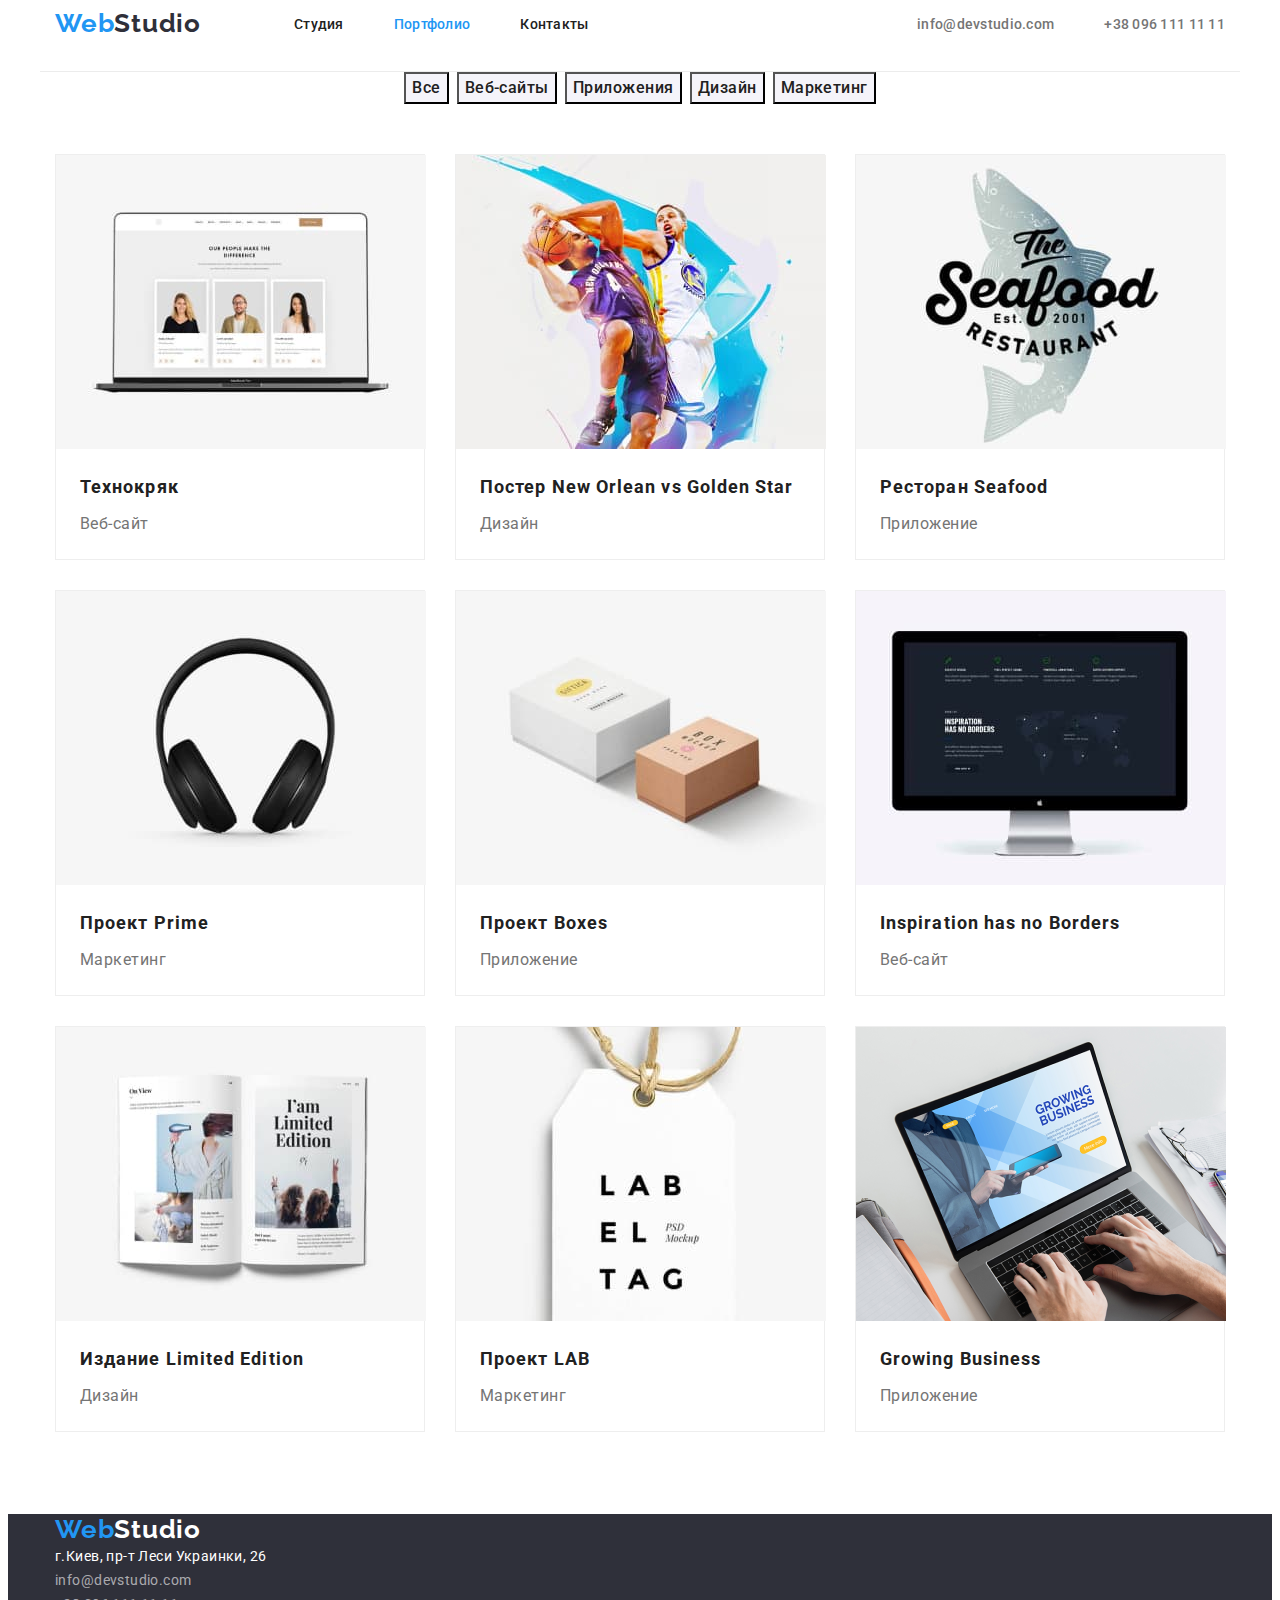
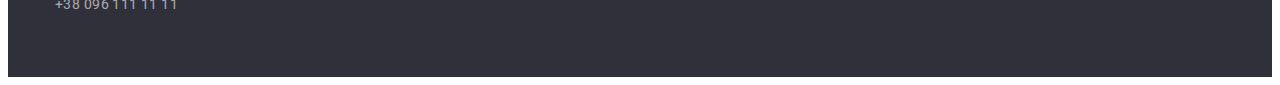
==== portfolio.html @ 69057200 "h3-1" ====
<!DOCTYPE html>
<html lang="ru">
<head>
    <meta charset="UTF-8">
    <meta http-equiv="X-UA-Compatible" content="IE=edge">
    <meta name="viewport" content="width=device-width, initial-scale=1.0">
    <title>Портфолио</title>
        <link rel="preconnect" href="https://fonts.googleapis.com">
        <link rel="preconnect" href="https://fonts.gstatic.com" crossorigin>
        <link href="https://fonts.googleapis.com/css2?family=Raleway:wght@700&family=Roboto:wght@400;500;700;900&display=swap"
            rel="stylesheet">
        <link rel="stylesheet" href="./css/styles.css">
</head>
<body>

    <!--Header-->

<header class="header">
    <div class="header-main container">
        <a class="logo link logo-blue" lang="en" href="">Web<span class="logo header-logo">Studio</span></a>
        <nav class="navigation">
            <ul class="nav-list list">
                <li class="nav-list-site">
                    <a class="nav-list-link link" href="./index.html">Студия</a>
                </li>
                <li class="nav-list-site">
                    <a class="nav-list-link link page" href="">Портфолио</a>
                </li>
                <li class="nav-list-site">
                    <a class="nav-list-link link" href="">Контакты</a>
                </li>
            </ul>
        </nav>
        <ul class="list-conect list">
            <li class="list-contact">
                <a class="list-contact-mail link" href="mailto:info@devstudio.com">info@devstudio.com</a>
            </li>
            <li class="list-contact">
                <a class="list-contact-phone link" href="tel:+380961111111">+38 096 111 11 11</a>
            </li>
        </ul>
    </div>
</header>

    <!--Portfolio-->

    <main>
    <section class="portfolio">
        <div class="container">
            <h1 class="portfolio-title">Наши работы</h1>
            <ul class="portfolio-list list">
                <li class="portfolio-list-btn">
                <button class="portfolio-btn" type="button">Все</button>
                </li>
                <li class="portfolio-list-btn">
                    <button class="portfolio-btn" type="button">Веб-сайты</button>
                </li>
                <li class="portfolio-list-btn">
                    <button class="portfolio-btn" type="button">Приложения</button>
                </li>
                <li class="portfolio-list-btn">
                    <button class="portfolio-btn" type="button">Дизайн</button>
                </li>
                <li class="portfolio-list-btn">
                    <button class="portfolio-btn" type="button">Маркетинг</button>
                </li>
            </ul>
            <ul class="portfolio-list-pic list">
                <li class="portfolio-list-iteam">
                    <img class="portfolio-list-img" src="./images/tehnokryak.jpg" alt="tehnokryak" width="370" height="294" />
                    <h3 class="portfolio-title3">Технокряк</h3>
                    <p class="portfolio-list-text">Веб-сайт</p>
                </li>
                <li class="portfolio-list-iteam">
                    <img class="portfolio-list-img"  src="./images/poster.jpg" alt="poster" width="370" height="294" />
                    <h3 class="portfolio-title3">Постер <span lang="en">New Orlean vs Golden Star</span></h3>
                    <p class="portfolio-list-text">Дизайн</p>
                </li>
                <li class="portfolio-list-iteam">
                    <img class="portfolio-list-img"  src="./images/restoransea.jpg" alt="restoransea" width="370" height="294" />
                    <h3 class="portfolio-title3">Ресторан <span lang="en">Seafood</span></h3>
                    <p class="portfolio-list-text">Приложение</p>
                </li>
                <li class="portfolio-list-iteam">
                    <img class="portfolio-list-img"  src="./images/proektprime.jpg" alt="proektprime" width="370" height="294" />
                    <h3 class="portfolio-title3">Проект <span lang="en">Prime</span></h3>
                    <p class="portfolio-list-text">Маркетинг</p>
                </li>
                <li class="portfolio-list-iteam">
                    <img class="portfolio-list-img"  src="./images/proektboxes.jpg" alt="proektboxes" width="370" height="294" />
                    <h3 class="portfolio-title3">Проект <span lang="en">Boxes</span></h3>
                    <p class="portfolio-list-text">Приложение</p>
                </li>
                <li class="portfolio-list-iteam">
                    <img class="portfolio-list-img"  src="./images/inspiration.jpg" alt="inspiration" width="370" height="294" />
                    <h3 class="portfolio-title3" lang="en">Inspiration has no Borders</h3>
                    <p class="portfolio-list-text">Веб-сайт</p>
                            </li>
                <li class="portfolio-list-iteam">
                    <img class="portfolio-list-img"  src="./images/ltdeditionjpg.jpg" alt="ltdeditionjpg" width="370" height="294" />
                    <h3 class="portfolio-title3">Издание <span lang="en">Limited Edition</span></h3>
                    <p class="portfolio-list-text">Дизайн</p>
                <li class="portfolio-list-iteam">
                    <img class="portfolio-list-img"  src="./images/proektlab.jpg" alt="proektlab" width="370" height="294" />
                    <h3 class="portfolio-title3">Проект <span lang="en">LAB</span></h3>
                    <p class="portfolio-list-text">Маркетинг</p>
                </li>
                <li class="portfolio-list-iteam">
                    <img class="portfolio-list-img"  src="./images/growing.png" alt="growing" width="370" height="294" />
                    <h3 class="portfolio-title3" lang="en">Growing Business</h3>
                    <p class="portfolio-list-text">Приложение</p>
                </li>
            </ul>
        </div>
    </section>
</main>

    <!--Footer-->

    <footer class="footer">
        <div class="container">
            <a class="logo link link-footer" lang="en" href="">Web<span class="footer-logo logo">Studio</span></a>
            <address class="address">
                <ul class="address-list list">
                    <li class="address-list-iteam">
                        <a class="address-list-map link" href="https://goo.gl/maps/vSLd71putyEXjQZGA" target="_blank"
                            rel="noopener noreferrer nofollow">г.Киев, пр-т Леси Украинки, 26</a>
                    </li>
                    <li class="address-list-iteam">
                        <a class="address-list-mail link" href="mailto:info@devstudio.com">info@devstudio.com</a>
                    </li>
                    <li class="address-list-iteam">
                        <a class="address-list-phone link" href="tel:+380961111111">+38 096 111 11 11</a>
                    </li>
                </ul>
            </address>
        </div>
    </footer>
</body>
</html>
---- css/styles.css ----
html {
  box-sizing: border-box;
}
*,
*::before,
*::after {
  box-sizing: inherit;
}

:root {
  --primary-font-family: Roboto, sans-serif;
  --secondary-font-family: Raleway, sans-serif;
}

body {
  font-family: var(--primary-font-family);
  color: #212121;
}

.container {
  width: 1200px;
  margin-left: auto;
  margin-right: auto;
}

.link {
  text-decoration: none;
}

.list {
  list-style: none;
}

.title2 {
  font-weight: bold;
  font-size: 36px;
  line-height: 1.17;
  text-align: center;
  letter-spacing: 0.03em;
  color: #212121;
}

.logo {
  font-family: var(--secondary-font-family);
  font-weight: bold;
  font-size: 26px;
  line-height: 1.19;
  letter-spacing: 0.03em;
  color: #2196f3;
}

h1,
h2,
h3 {
  margin-top: 0;
  margin-bottom: 0;
}

ul {
  margin-top: 0;
  margin-bottom: 0;
  padding-left: 0;
}

img {
  display: block;
}

/*===HEADER===*/

.header-main {
  display: flex;
  align-items: center;
  padding-bottom: 32px;
  border-bottom: 1px solid rgba(236, 236, 236, 1);
}

.header-logo {
  color: #2f303a;
  margin-right: 93px;
}

.logo {
  justify-items: flex-start;
}

.logo-blue {
  margin-left: 15px;
}

.nav-list {
  display: flex;
}

.nav-list-site:not(:last-child) {
  margin-right: 50px;
}

.nav-list-link {
  font-weight: 500;
  font-size: 14px;
  line-height: 1.14;
  letter-spacing: 0.02em;
  color: #212121;
}

.nav-list-link:hover,
.nav-list-link:focus {
  color: #2196f3;
}

.page {
  color: #2196f3;
}

.list-conect {
  display: flex;
  justify-content: flex-end;
  padding-right: 0;
  margin-left: auto;
  margin-right: 15px;
}

.list-contact:not(:last-child) {
  margin-right: 50px;
}

.list-contact-mail,
.list-contact-phone {
  font-weight: 500;
  font-size: 14px;
  line-height: 1;
  letter-spacing: 0.02em;
  color: #757575;
}

.list-contact-mail:hover,
.list-contact-mail:focus,
.list-contact-phone:hover,
.list-contact-phonet:focus {
  color: #2196f3;
}

/*===HERO===*/

.hero {
  background-color: #2f303a;
}

.hero-title {
  font-weight: 900;
  font-size: 44px;
  line-height: 1.36;
  text-align: center;
  letter-spacing: 0.06em;
  text-transform: uppercase;
  color: #ffffff;
  padding-top: 200px;
  margin-bottom: 30px;
}

.hero-btn {
  background-color: #2196f3;
  font-family: inherit;
  font-weight: bold;
  font-size: 16px;
  line-height: 1.88;
  align-items: center;
  letter-spacing: 0.06em;
  color: #ffffff;
  cursor: pointer;
  border: #2196f3;
  border-radius: 4px;
}

.btn {
  text-align: center;
  padding-bottom: 200px;
}

.hero-title-btn:hover,
.hero-title-btn:focus {
  background-color: #188ce8;
}

/*===Our features===*/

.features-title {
  position: absolute;
  width: 1px;
  height: 1px;
  margin: -1px;
  border: 0;
  padding: 0;
  white-space: nowrap;
  clip-path: inset(100%);
  clip: rect(0 0 0 0);
  overflow: hidden;
}

.features-list {
  display: flex;
  padding: 94px 0;
  text-align: center;
  justify-content: space-between;
}

.features-list-title {
  font-weight: bold;
  font-size: 14px;
  line-height: 1.14;
  letter-spacing: 0.03em;
  text-transform: uppercase;
}

.features-list-text {
  font-weight: normal;
  font-size: 14px;
  line-height: 1.71;
  letter-spacing: 0.03em;
  color: #757575;
  text-align: justify;
}

.features-list-item:first-child {
  margin-left: 15px;
}

.features-list-item:last-child {
  margin-right: 15px;
}

/*===About us===*/

.aboutus-title {
  text-align: center;
  margin-bottom: 50px;
}

.aboutus-list {
  display: flex;
  padding-bottom: 94px;
}
.aboutus-list-img {
  margin-right: 15px;
}

.aboutus-list-img:first-child {
  margin-left: 15px;
}

/*===Our Team===*/

.team {
  color: #f5f4fa;
  display: flex;
  flex-direction: column;
  padding: 94px 15px 94px 15px;
}

.team-title {
  display: flex;
  justify-content: center;
  margin-bottom: 50px;
}

.team-list {
  display: flex;
  justify-content: space-between;
}

.team-list:first-child {
  margin-left: 15px;
}

.team-list:last-child {
  margin-right: 15px;
}

.team-list-img {
  margin-bottom: 30px;
}

.team-list-title {
  font-weight: 500;
  font-size: 16px;
  line-height: 1.19;
  text-align: center;
  letter-spacing: 0.03em;
  color: #212121;
  margin-bottom: 10px;
}

.team-list-text {
  font-weight: normal;
  font-size: 14px;
  line-height: 1.71;
  letter-spacing: 0.03em;
  text-align: center;
  letter-spacing: 0.03em;
  color: #757575;
  margin-bottom: 30px;
}

/*===Footer===*/
.footer {
  background: #2f303a;
  display: flex;
  flex-direction: column;
}

.footer-logo {
  color: #ffffff;
}

.link-footer {
  margin-top: 60px;
  margin-right: auto;
  margin-bottom: 20px;
  margin-left: 15px;
}

.address-list {
  display: flex;
  flex-direction: column;
  margin-right: auto;
  margin-bottom: 60px;
  margin-left: 15px;
}
.address-list-map {
  font-style: normal;
  font-weight: normal;
  font-size: 14px;
  line-height: 1.71;
  letter-spacing: 0.03em;
  color: #ffffff;
}

.address-list-mail {
  font-style: normal;
  font-weight: normal;
  font-size: 14px;
  line-height: 1.71;
  letter-spacing: 0.03em;
  color: rgba(255, 255, 255, 0.6);
}

.address-list-phone {
  font-style: normal;
  font-weight: normal;
  font-size: 14px;
  line-height: 1.71;
  letter-spacing: 0.03em;
  color: rgba(255, 255, 255, 0.6);
}

/*===Portfolio===*/

.portfolio-title {
  position: absolute;
  width: 1px;
  height: 1px;
  margin: -1px;
  border: 0;
  padding: 0;
  white-space: nowrap;
  clip-path: inset(100%);
  clip: rect(0 0 0 0);
  overflow: hidden;
}

.portfolio-list {
  display: flex;
  justify-content: center;
  margin-bottom: 50px;
}

.portfolio-list-btn:not(:last-child) {
  margin-right: 8px;
}

.portfolio-btn {
  font-family: inherit;
  font-weight: 500;
  font-size: 16px;
  line-height: 1.6;
  text-align: center;
  letter-spacing: 0.03em;
  background: #f5f4fa;
  color: #212121;
  cursor: pointer;
}

.portfolio-btn:hover,
.portfolio-btn:focus {
  font-weight: 500;
  font-size: 16px;
  line-height: 1.6;
  text-align: center;
  letter-spacing: 0.03em;
  background: #2196f3;
  color: #ffffff;
}

.portfolio-list-pic {
  display: flex;
  flex-wrap: wrap;
  padding-left: 15px;
  padding-right: 15px;
  padding-bottom: 82px;
}

.portfolio-list-iteam {
  width: 370px;
  margin-right: 30px;
  margin-bottom: 30px;
  border: 1px solid #eeeeee;
}
.portfolio-list-iteam:nth-child(3n) {
  margin-right: 0;
}
.portfolio-list-iteam:nth-last-child(-n + 3) {
  margin-bottom: 0;
}

.portfolio-title3 {
  font-weight: bold;
  font-size: 18px;
  line-height: 2;
  letter-spacing: 0.06em;
  margin: 20px 24px 4px 24px;
}

.portfolio-list-text {
  font-weight: normal;
  font-size: 16px;
  line-height: 1.88;
  letter-spacing: 0.03em;
  color: #757575;
  margin: 0 24px 20px 24px;
}
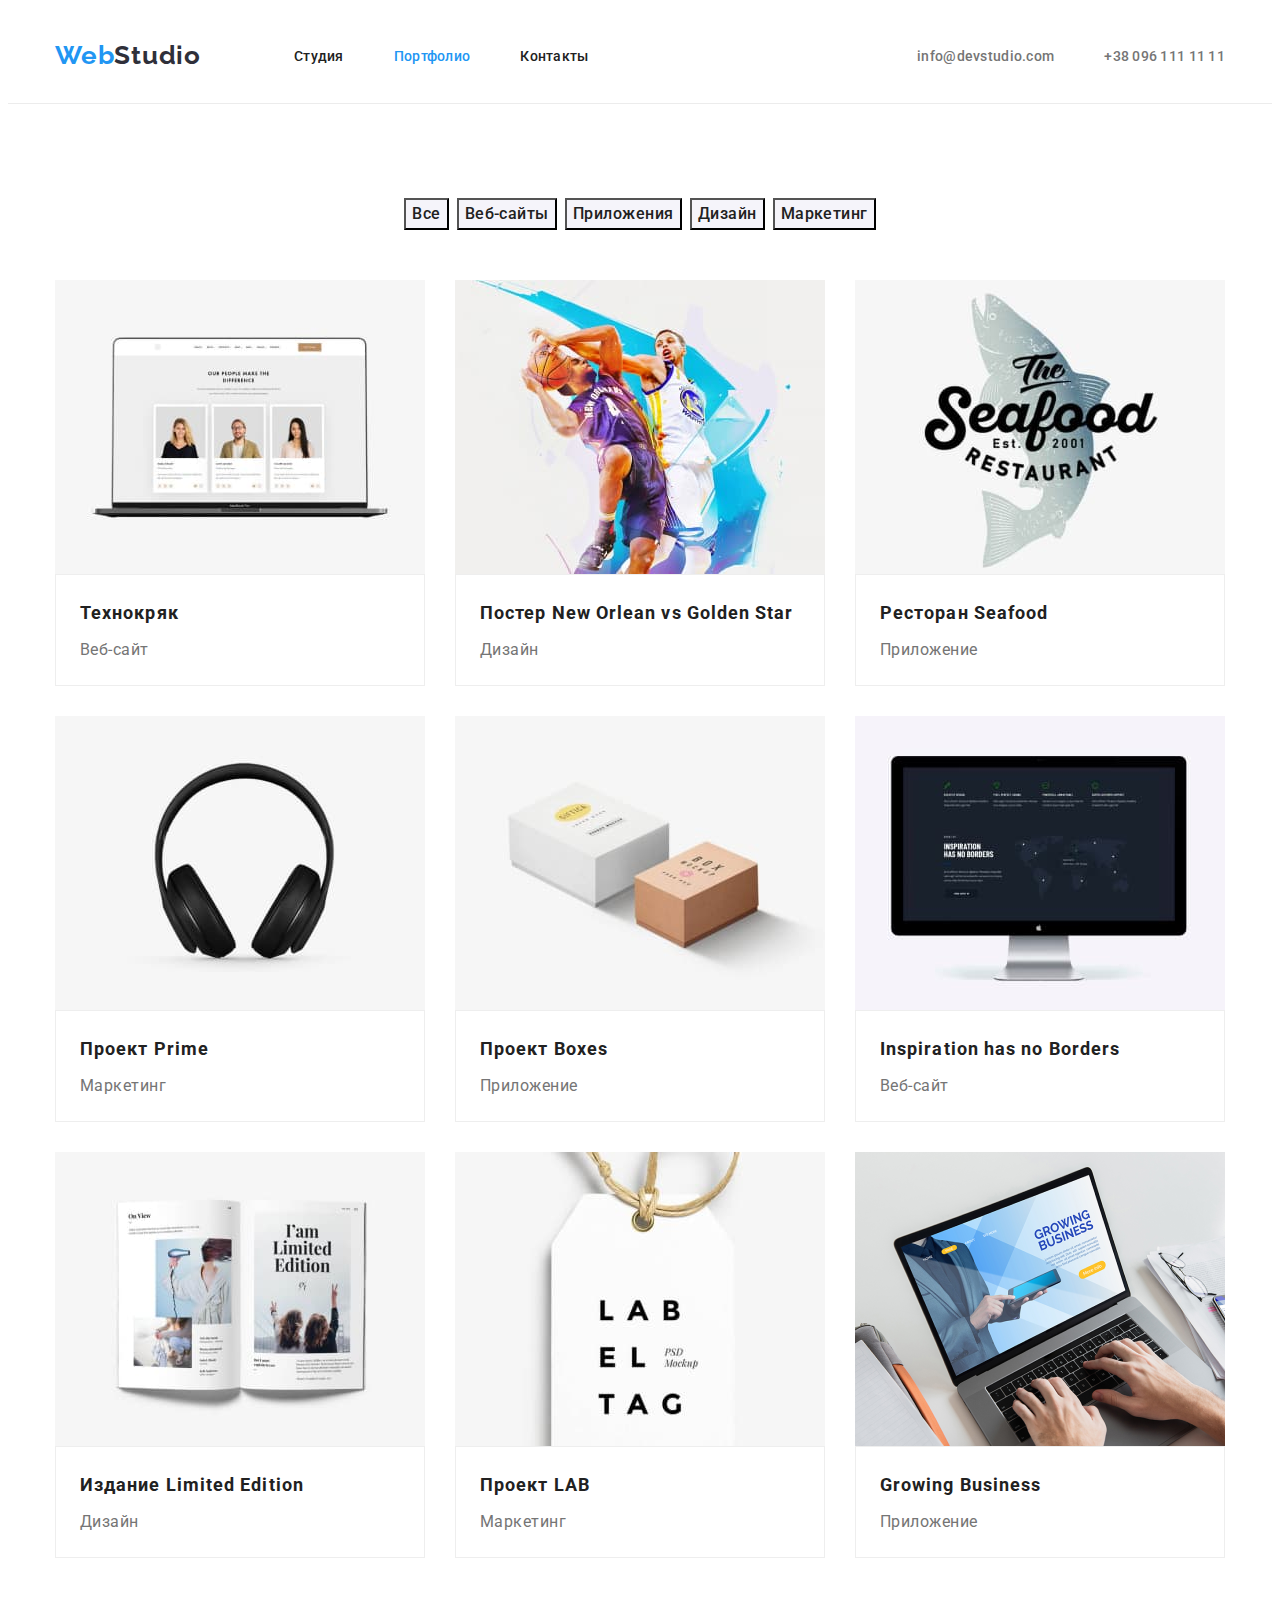
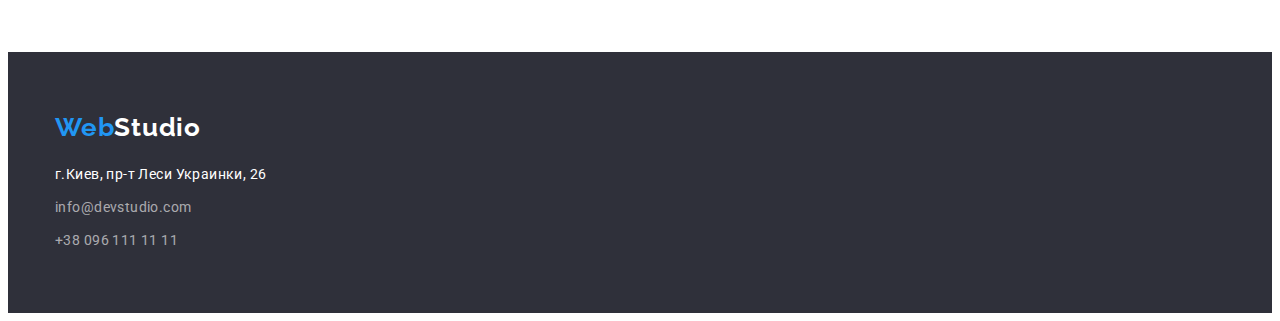
==== commit ef58f6fc: "hw2" ====
--- a/portfolio.html
+++ b/portfolio.html
@@ -9,6 +9,9 @@
         <link rel="preconnect" href="https://fonts.gstatic.com" crossorigin>
         <link href="https://fonts.googleapis.com/css2?family=Raleway:wght@700&family=Roboto:wght@400;500;700;900&display=swap"
             rel="stylesheet">
+        <link rel="stylesheet" href="https://cdnjs.cloudflare.com/ajax/libs/modern-normalize/1.1.0/modern-normalize.min.css"
+            integrity="sha512-wpPYUAdjBVSE4KJnH1VR1HeZfpl1ub8YT/NKx4PuQ5NmX2tKuGu6U/JRp5y+Y8XG2tV+wKQpNHVUX03MfMFn9Q=="
+            crossorigin="anonymous" referrerpolicy="no-referrer" />
         <link rel="stylesheet" href="./css/styles.css">
 </head>
 <body>
@@ -17,7 +20,7 @@
 
 <header class="header">
     <div class="header-main container">
-        <a class="logo link logo-blue" lang="en" href="">Web<span class="logo header-logo">Studio</span></a>
+        <a class="logo link" lang="en" href="">Web<span class="logo header-logo">Studio</span></a>
         <nav class="navigation">
             <ul class="nav-list list">
                 <li class="nav-list-site">
@@ -68,47 +71,66 @@
             <ul class="portfolio-list-pic list">
                 <li class="portfolio-list-iteam">
                     <img class="portfolio-list-img" src="./images/tehnokryak.jpg" alt="tehnokryak" width="370" height="294" />
-                    <h3 class="portfolio-title3">Технокряк</h3>
-                    <p class="portfolio-list-text">Веб-сайт</p>
+                    <div class="portfolio-sing">
+                        <h3 class="portfolio-title3">Технокряк</h3>
+                        <p class="portfolio-list-text">Веб-сайт</p>
+                    </div>
                 </li>
                 <li class="portfolio-list-iteam">
                     <img class="portfolio-list-img"  src="./images/poster.jpg" alt="poster" width="370" height="294" />
-                    <h3 class="portfolio-title3">Постер <span lang="en">New Orlean vs Golden Star</span></h3>
-                    <p class="portfolio-list-text">Дизайн</p>
+                    <div class="portfolio-sing">
+                        <h3 class="portfolio-title3">Постер <span lang="en">New Orlean vs Golden Star</span></h3>
+                        <p class="portfolio-list-text">Дизайн</p>
+                    </div>
                 </li>
                 <li class="portfolio-list-iteam">
                     <img class="portfolio-list-img"  src="./images/restoransea.jpg" alt="restoransea" width="370" height="294" />
-                    <h3 class="portfolio-title3">Ресторан <span lang="en">Seafood</span></h3>
-                    <p class="portfolio-list-text">Приложение</p>
+                    <div class="portfolio-sing">
+                        <h3 class="portfolio-title3">Ресторан <span lang="en">Seafood</span></h3>
+                        <p class="portfolio-list-text">Приложение</p>
+                    </div>
                 </li>
                 <li class="portfolio-list-iteam">
                     <img class="portfolio-list-img"  src="./images/proektprime.jpg" alt="proektprime" width="370" height="294" />
-                    <h3 class="portfolio-title3">Проект <span lang="en">Prime</span></h3>
-                    <p class="portfolio-list-text">Маркетинг</p>
+                    <div class="portfolio-sing">
+                        <h3 class="portfolio-title3">Проект <span lang="en">Prime</span></h3>
+                        <p class="portfolio-list-text">Маркетинг</p>
+                    </div>
                 </li>
                 <li class="portfolio-list-iteam">
                     <img class="portfolio-list-img"  src="./images/proektboxes.jpg" alt="proektboxes" width="370" height="294" />
-                    <h3 class="portfolio-title3">Проект <span lang="en">Boxes</span></h3>
-                    <p class="portfolio-list-text">Приложение</p>
+                    <div class="portfolio-sing">
+                        <h3 class="portfolio-title3">Проект <span lang="en">Boxes</span></h3>
+                        <p class="portfolio-list-text">Приложение</p>
+                    </div>
                 </li>
                 <li class="portfolio-list-iteam">
                     <img class="portfolio-list-img"  src="./images/inspiration.jpg" alt="inspiration" width="370" height="294" />
-                    <h3 class="portfolio-title3" lang="en">Inspiration has no Borders</h3>
-                    <p class="portfolio-list-text">Веб-сайт</p>
-                            </li>
+                    <div class="portfolio-sing">
+                        <h3 class="portfolio-title3" lang="en">Inspiration has no Borders</h3>
+                        <p class="portfolio-list-text">Веб-сайт</p>
+                    </div>
+                </li>
                 <li class="portfolio-list-iteam">
                     <img class="portfolio-list-img"  src="./images/ltdeditionjpg.jpg" alt="ltdeditionjpg" width="370" height="294" />
-                    <h3 class="portfolio-title3">Издание <span lang="en">Limited Edition</span></h3>
-                    <p class="portfolio-list-text">Дизайн</p>
+                    <div class="portfolio-sing">
+                        <h3 class="portfolio-title3">Издание <span lang="en">Limited Edition</span></h3>
+                        <p class="portfolio-list-text">Дизайн</p>
+                    </div>
+                </li>
                 <li class="portfolio-list-iteam">
                     <img class="portfolio-list-img"  src="./images/proektlab.jpg" alt="proektlab" width="370" height="294" />
-                    <h3 class="portfolio-title3">Проект <span lang="en">LAB</span></h3>
-                    <p class="portfolio-list-text">Маркетинг</p>
+                    <div class="portfolio-sing">
+                        <h3 class="portfolio-title3">Проект <span lang="en">LAB</span></h3>
+                        <p class="portfolio-list-text">Маркетинг</p>
+                    </div>
                 </li>
                 <li class="portfolio-list-iteam">
                     <img class="portfolio-list-img"  src="./images/growing.png" alt="growing" width="370" height="294" />
-                    <h3 class="portfolio-title3" lang="en">Growing Business</h3>
-                    <p class="portfolio-list-text">Приложение</p>
+                    <div class="portfolio-sing">
+                        <h3 class="portfolio-title3" lang="en">Growing Business</h3>
+                        <p class="portfolio-list-text">Приложение</p>
+                    </div>
                 </li>
             </ul>
         </div>
--- a/css/styles.css
+++ b/css/styles.css
@@ -19,6 +19,8 @@
 
 .container {
   width: 1200px;
+  padding-left: 15px;
+  padding-right: 15px;
   margin-left: auto;
   margin-right: auto;
 }
@@ -51,7 +53,9 @@
 
 h1,
 h2,
-h3 {
+h3,
+p,
+a {
   margin-top: 0;
   margin-bottom: 0;
 }
@@ -68,28 +72,28 @@
 
 /*===HEADER===*/
 
+.header {
+  padding-bottom: 32px;
+  padding-top: 32px;
+  border-bottom: 1px solid rgba(236, 236, 236, 1);
+}
+
 .header-main {
   display: flex;
   align-items: center;
-  padding-bottom: 32px;
-  border-bottom: 1px solid rgba(236, 236, 236, 1);
 }
 
 .header-logo {
   color: #2f303a;
-  margin-right: 93px;
 }
 
 .logo {
   justify-items: flex-start;
 }
 
-.logo-blue {
-  margin-left: 15px;
-}
-
 .nav-list {
   display: flex;
+  margin-left: 93px;
 }
 
 .nav-list-site:not(:last-child) {
@@ -118,7 +122,6 @@
   justify-content: flex-end;
   padding-right: 0;
   margin-left: auto;
-  margin-right: 15px;
 }
 
 .list-contact:not(:last-child) {
@@ -145,6 +148,9 @@
 
 .hero {
   background-color: #2f303a;
+  padding-top: 200px;
+  padding-bottom: 200px;
+  text-align: center;
 }
 
 .hero-title {
@@ -155,7 +161,6 @@
   letter-spacing: 0.06em;
   text-transform: uppercase;
   color: #ffffff;
-  padding-top: 200px;
   margin-bottom: 30px;
 }
 
@@ -173,17 +178,16 @@
   border-radius: 4px;
 }
 
-.btn {
-  text-align: center;
-  padding-bottom: 200px;
-}
-
 .hero-title-btn:hover,
 .hero-title-btn:focus {
   background-color: #188ce8;
 }
 
 /*===Our features===*/
+
+.features {
+  padding: 94px 0;
+}
 
 .features-title {
   position: absolute;
@@ -200,7 +204,6 @@
 
 .features-list {
   display: flex;
-  padding: 94px 0;
   text-align: center;
   justify-content: space-between;
 }
@@ -222,16 +225,19 @@
   text-align: justify;
 }
 
-.features-list-item:first-child {
-  margin-left: 15px;
-}
-
-.features-list-item:last-child {
-  margin-right: 15px;
+.features-list-item {
+  width: 270px;
+}
+
+.features-list-item:not(:last-child) {
+  margin-right: 30px;
 }
 
 /*===About us===*/
 
+.aboutus {
+  padding-bottom: 94px;
+}
 .aboutus-title {
   text-align: center;
   margin-bottom: 50px;
@@ -239,28 +245,23 @@
 
 .aboutus-list {
   display: flex;
+}
+
+.aboutus-list-iteam:not(:last-child) {
+  margin-right: 30px;
+}
+
+/*===Our Team===*/
+
+.team {
+  background-color: #f5f4fa;
+  display: flex;
+  flex-direction: column;
+  padding-top: 94px;
   padding-bottom: 94px;
 }
-.aboutus-list-img {
-  margin-right: 15px;
-}
-
-.aboutus-list-img:first-child {
-  margin-left: 15px;
-}
-
-/*===Our Team===*/
-
-.team {
-  color: #f5f4fa;
-  display: flex;
-  flex-direction: column;
-  padding: 94px 15px 94px 15px;
-}
 
 .team-title {
-  display: flex;
-  justify-content: center;
   margin-bottom: 50px;
 }
 
@@ -269,15 +270,13 @@
   justify-content: space-between;
 }
 
-.team-list:first-child {
-  margin-left: 15px;
-}
-
-.team-list:last-child {
-  margin-right: 15px;
-}
-
-.team-list-img {
+.team-list-iteam:not(:last-child) {
+  width: 270px;
+  margin-right: 30px;
+}
+
+.team-list-sing {
+  margin-top: 30px;
   margin-bottom: 30px;
 }
 
@@ -299,7 +298,6 @@
   text-align: center;
   letter-spacing: 0.03em;
   color: #757575;
-  margin-bottom: 30px;
 }
 
 /*===Footer===*/
@@ -307,26 +305,25 @@
   background: #2f303a;
   display: flex;
   flex-direction: column;
+  padding-top: 60px;
+  padding-bottom: 60px;
 }
 
 .footer-logo {
   color: #ffffff;
 }
 
-.link-footer {
-  margin-top: 60px;
-  margin-right: auto;
-  margin-bottom: 20px;
-  margin-left: 15px;
-}
-
 .address-list {
   display: flex;
   flex-direction: column;
   margin-right: auto;
-  margin-bottom: 60px;
-  margin-left: 15px;
-}
+  margin-top: 20px;
+}
+
+.address-list-iteam:not(:last-child) {
+  margin-bottom: 9px;
+}
+
 .address-list-map {
   font-style: normal;
   font-weight: normal;
@@ -355,6 +352,10 @@
 }
 
 /*===Portfolio===*/
+.portfolio {
+  padding-top: 94px;
+  padding-bottom: 94px;
+}
 
 .portfolio-title {
   position: absolute;
@@ -405,16 +406,12 @@
 .portfolio-list-pic {
   display: flex;
   flex-wrap: wrap;
-  padding-left: 15px;
-  padding-right: 15px;
-  padding-bottom: 82px;
 }
 
 .portfolio-list-iteam {
   width: 370px;
   margin-right: 30px;
   margin-bottom: 30px;
-  border: 1px solid #eeeeee;
 }
 .portfolio-list-iteam:nth-child(3n) {
   margin-right: 0;
@@ -423,12 +420,16 @@
   margin-bottom: 0;
 }
 
+.portfolio-sing {
+  padding: 20px 24px;
+  border: 1px solid #eeeeee;
+}
 .portfolio-title3 {
   font-weight: bold;
   font-size: 18px;
   line-height: 2;
   letter-spacing: 0.06em;
-  margin: 20px 24px 4px 24px;
+  margin-bottom: 4px;
 }
 
 .portfolio-list-text {
@@ -437,5 +438,4 @@
   line-height: 1.88;
   letter-spacing: 0.03em;
   color: #757575;
-  margin: 0 24px 20px 24px;
-}
+}
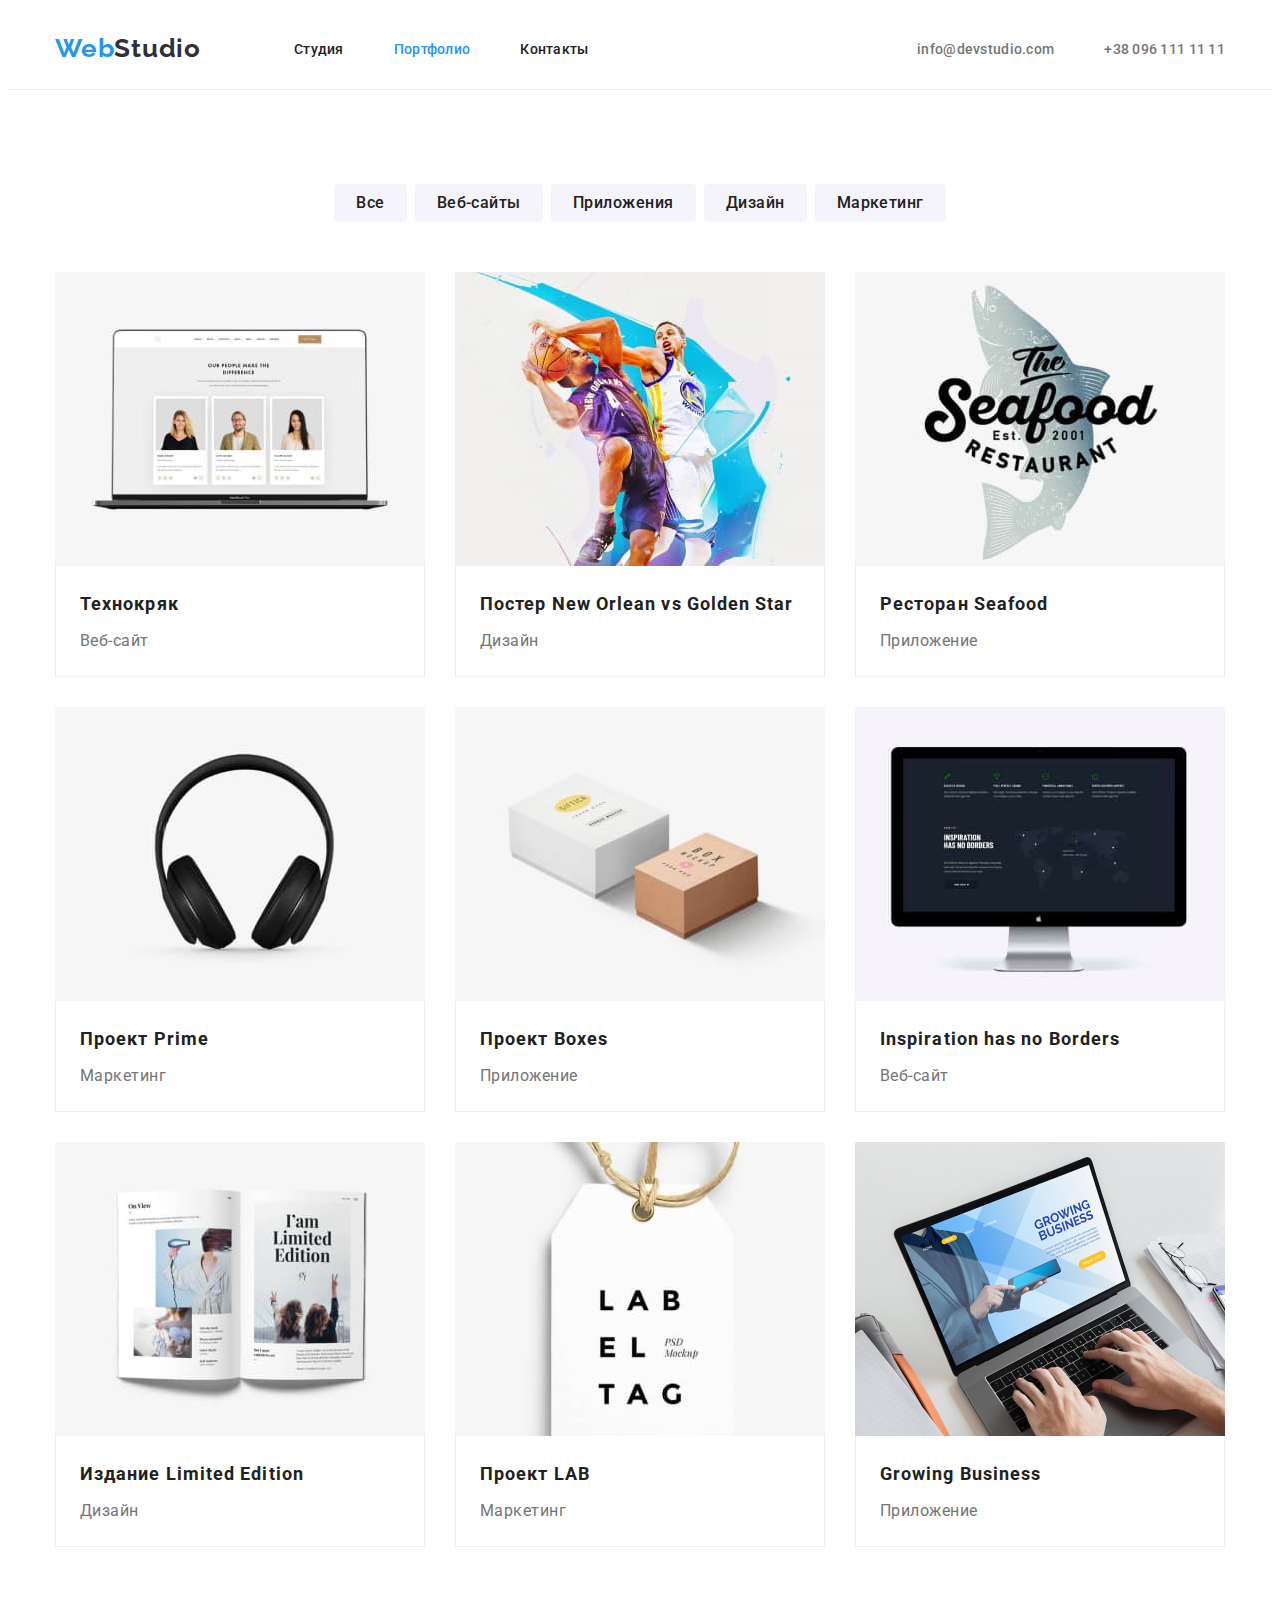
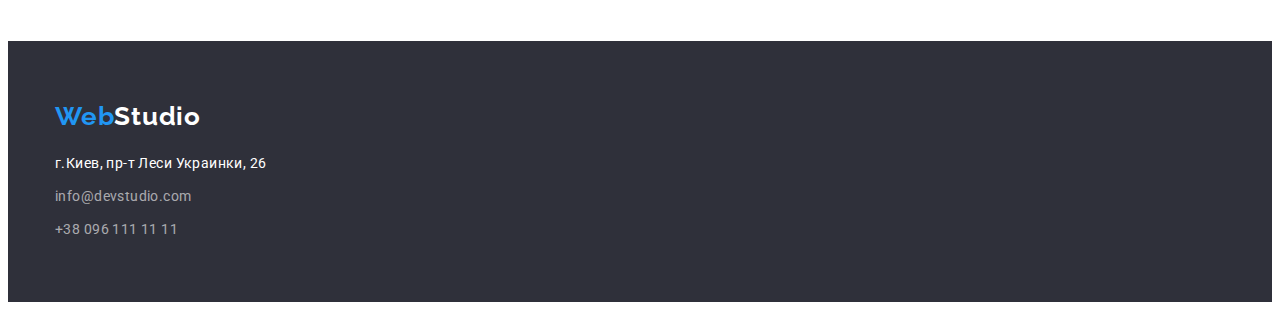
==== commit e39cf4b5: "hw-6" ====
--- a/portfolio.html
+++ b/portfolio.html
@@ -20,7 +20,7 @@
 
 <header class="header">
     <div class="header-main container">
-        <a class="logo link" lang="en" href="">Web<span class="logo header-logo">Studio</span></a>
+        <a class="logo logo-header link" lang="en" href="">Web<span class="logo header-logo">Studio</span></a>
         <nav class="navigation">
             <ul class="nav-list list">
                 <li class="nav-list-site">
@@ -141,7 +141,7 @@
 
     <footer class="footer">
         <div class="container">
-            <a class="logo link link-footer" lang="en" href="">Web<span class="footer-logo logo">Studio</span></a>
+            <a class="logo link logo-footer" lang="en" href="">Web<span class="footer-logo logo">Studio</span></a>
             <address class="address">
                 <ul class="address-list list">
                     <li class="address-list-iteam">
--- a/css/styles.css
+++ b/css/styles.css
@@ -73,8 +73,8 @@
 /*===HEADER===*/
 
 .header {
-  padding-bottom: 32px;
-  padding-top: 32px;
+  padding-bottom: 25px;
+  padding-top: 25px;
   border-bottom: 1px solid rgba(236, 236, 236, 1);
 }
 
@@ -82,18 +82,21 @@
   display: flex;
   align-items: center;
 }
+.logo-header {
+  margin-right: 93px;
+}
 
 .header-logo {
+  font-family: var(--secondary-font-family);
+  font-weight: bold;
+  font-size: 26px;
+  line-height: 1.19;
+  letter-spacing: 0.03em;
   color: #2f303a;
 }
 
-.logo {
-  justify-items: flex-start;
-}
-
 .nav-list {
   display: flex;
-  margin-left: 93px;
 }
 
 .nav-list-site:not(:last-child) {
@@ -176,6 +179,7 @@
   cursor: pointer;
   border: #2196f3;
   border-radius: 4px;
+  padding: 10px 32px;
 }
 
 .hero-title-btn:hover,
@@ -204,7 +208,6 @@
 
 .features-list {
   display: flex;
-  text-align: center;
   justify-content: space-between;
 }
 
@@ -214,6 +217,7 @@
   line-height: 1.14;
   letter-spacing: 0.03em;
   text-transform: uppercase;
+  margin-bottom: 10px;
 }
 
 .features-list-text {
@@ -255,8 +259,6 @@
 
 .team {
   background-color: #f5f4fa;
-  display: flex;
-  flex-direction: column;
   padding-top: 94px;
   padding-bottom: 94px;
 }
@@ -275,9 +277,14 @@
   margin-right: 30px;
 }
 
+.team-list-iteam {
+  background-color: rgba(255, 255, 255, 1);
+  box-shadow: 0px 1px 3px rgba(0, 0, 0, 0.12), 0px 1px 1px rgba(0, 0, 0, 0.14),
+    0px 2px 1px rgba(0, 0, 0, 0.2);
+  border-radius: 0px 0px 4px 4px;
+}
 .team-list-sing {
-  margin-top: 30px;
-  margin-bottom: 30px;
+  padding: 30px 0;
 }
 
 .team-list-title {
@@ -309,15 +316,13 @@
   padding-bottom: 60px;
 }
 
+.logo-footer {
+  display: block;
+  margin-bottom: 20px;
+}
+
 .footer-logo {
   color: #ffffff;
-}
-
-.address-list {
-  display: flex;
-  flex-direction: column;
-  margin-right: auto;
-  margin-top: 20px;
 }
 
 .address-list-iteam:not(:last-child) {
@@ -390,6 +395,9 @@
   background: #f5f4fa;
   color: #212121;
   cursor: pointer;
+  border: none;
+  padding: 6px 22px;
+  border-radius: 4px;
 }
 
 .portfolio-btn:hover,
@@ -423,6 +431,7 @@
 .portfolio-sing {
   padding: 20px 24px;
   border: 1px solid #eeeeee;
+  border-top: none;
 }
 .portfolio-title3 {
   font-weight: bold;
